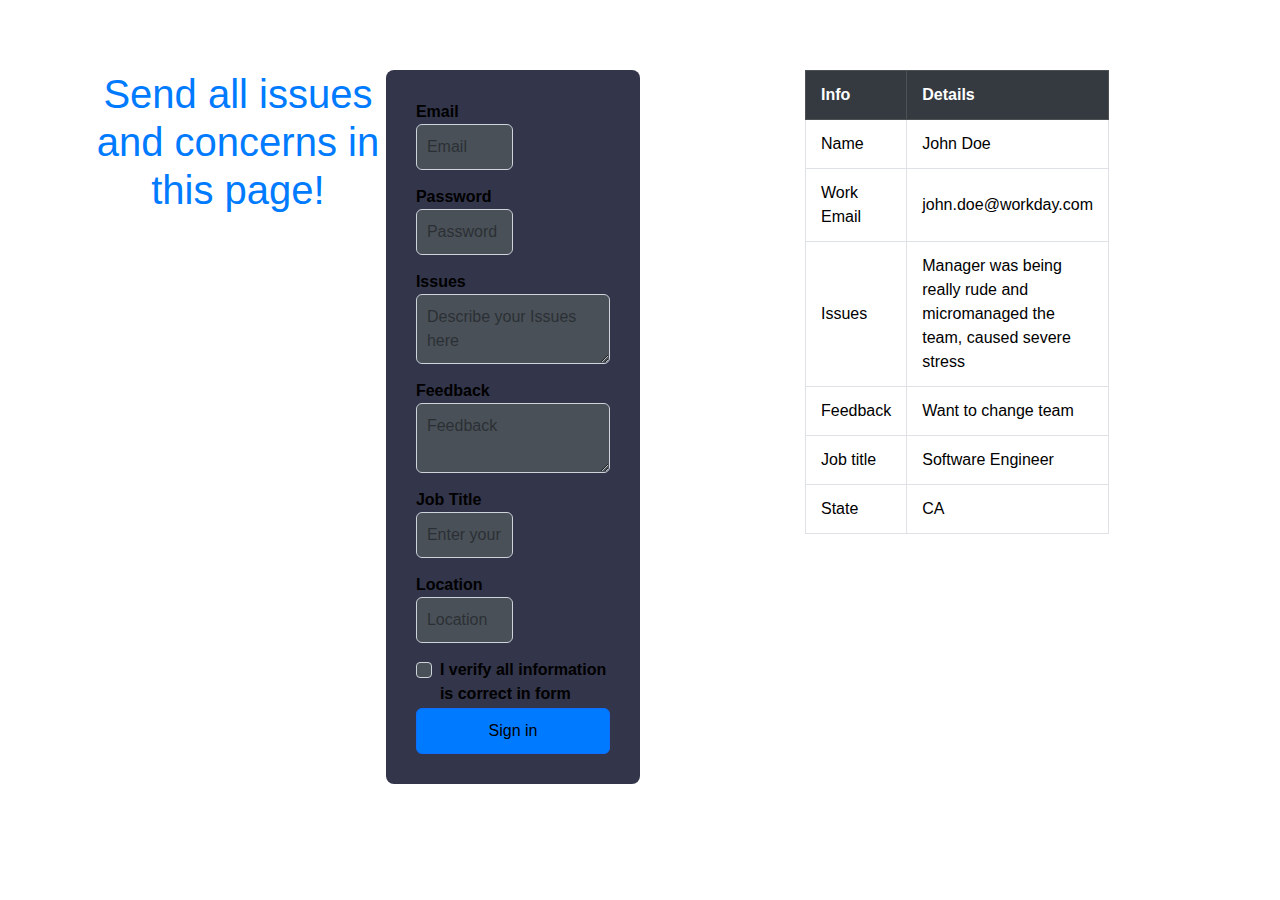
==== Admin.html @ 93b7a8f4 "Added an Admin page where people who work at company can submit issues or feedback to us" ====
<!DOCTYPE html>
<html lang="en">
<head>
    <meta charset="UTF-8">
    <meta name="viewport" content="width=device-width, initial-scale=1.0">
    <link href="https://cdn.jsdelivr.net/npm/bootstrap@5.3.3/dist/css/bootstrap.min.css" rel="stylesheet"
          integrity="sha384-QWTKZyjpPEjISv5WaRU9OFeRpok6YctnYmDr5pNlyT2bRjXh0JMhjY6hW+ALEwIH" crossorigin="anonymous">
    <link rel="stylesheet" href="styles.css"> 
    <title>Contact me Page</title>
</head>
<body>
    <div class="container">
        
        <h1 class="animated-heading text-center">Send all issues and concerns in this page!</h1>
        
        <form class="contact-form"> 
            <div class="form-row">
                <div class="form-group col-md-6">
                    <label for="inputEmail4">Email</label>
                    <input type="email" class="form-control" id="inputEmail4" placeholder="Email">
                </div>
                <div class="form-group col-md-6">
                    <label for="inputPassword4">Password</label>
                    <input type="password" class="form-control" id="inputPassword4" placeholder="Password">
                </div>
            </div>
            <div class="form-group">
                <label for="inputInfo">Issues</label>
                <textarea type="text" class="form-control" id="inputInfo" placeholder="Describe your Issues here"></textarea>
            </div>
            <div class="form-group">
                <label for="Feedback">Feedback</label>
                <textarea type="text" class="form-control" id="Feedback" placeholder="Feedback"></textarea>
            </div>
            <div class="form-group col-md-6">
                <label for="input5">Job Title</label>
                <input type="password" class="form-control" id="input5" placeholder="Enter your Position">
            </div>
            <div class="form-group col-md-6">
                <label for="input6">Location</label>
                <input type="password" class="form-control" id="input6" placeholder="Location">
            </div>
        
            <div class="form-group">
                <div class="form-check">
                    <input class="form-check-input" type="checkbox" id="gridCheck">
                    <label class="form-check-label" for="gridCheck">
                        I verify all information is correct in form
                    </label>
                </div>
            </div>
            <button type="submit" class="btn btn-primary">Sign in</button>
        </form>

        <div class="col-md-6">
            <table class="info-table table table-bordered">
                <thead class="table-dark">
                    <tr>
                        <th>Info</th>
                        <th>Details</th>
                    </tr>
                </thead>
                <tbody>
                    <tr>
                        <td>Name</td>
                        <td>John Doe</td>
                    </tr>
                    <tr>
                        <td> Work Email</td>
                        <td>john.doe@workday.com</td>
                    </tr>
                    <tr>
                        <td>Issues</td>
                        <td>Manager was being really rude and micromanaged the team, caused severe stress</td>
                    </tr>
                    <tr>
                        <td>Feedback</td>
                        <td>Want to change team </td>
                    </tr>
                    <tr>
                        <td>Job title</td>
                        <td>Software Engineer</td>
                    </tr>
                    <tr>
                        <td>State</td>
                        <td>CA</td>
                    </tr>
                </tbody>
            </table>
        </div>
    </div>
</body>
</html>
---- styles.css ----
/* This is Universal Selector I used */
* {
    box-sizing: border-box;
    margin: 0;
    padding: 0;
}

.bg {
    background-color: #0070D1;
}

body {
    font-family: Arial, sans-serif;
}

.container-fluid.backgrounds {
    display: flex;
    align-items: center;
    gap: 20px; /* Adds space between elements */
}

.navbar-brand {
    display: flex;
    align-items: center;
}

#logo {
    height: 60px;
    width: 60px;
    border-radius: 50%;
    margin-left: 10px;
}

/* Used a Typewriter effect here */
.center {
    text-align: center;
    margin: 20px 0;
    overflow: hidden;
    border-right: .15em solid red; /* The typewriter cursor */
    white-space: nowrap;
    margin: 0 auto; /* Gives that scrolling effect as the typing happens */
    letter-spacing: .15em;
    animation:
      typing 3.5s steps(40, end),
      blink-caret .75s step-end infinite; /*Referenced CSS tricks for this animation*/
}

/* The typing effect */
@keyframes typing {
    from { width: 0 }
    to { width: 100% }
}

/* The typewriter cursor effect */
@keyframes blink-caret {
    from, to { border-color: transparent }
    50% { border-color: rgb(0, 0, 0); }
}

/* Super Container */
.super {
    display: flex;
    flex-direction: column;
    align-items: center;
    margin: 20px 0;
}

/* Box Class */
.Box {
    display: flex;
    flex-direction: column; /* Place items side by side */
    align-items: center;
    justify-content: center;
    gap: 20px; /* Add space between elements */
    text-align: center;
}

/* GIF Container */
.gif-container {
    display: flex;
    flex-direction: row;
    justify-content: center;
    gap: 20px;
    margin-top: 20px;
}

.Gifs, .GAMES {
    display: block;
}

.PS5 {
    width: 550px;
    height: 550px;
    margin: 20px 0;
    margin-right: 10px;
}

/* Smaller GIF */
.Gifs {
    width: 100px; /* Adjusted width for a smaller size */
    height: auto;
}

h2 {
    font-size: 28px;
    margin: 0;
}

.Gifs {
    height: 250px;
    width: 350px;
    position: relative;
    top: -1600px; /* This allows gif to move upwards */
    margin-right: 70%;
}
/* Container for Form and Table */
.container {
    display: flex;
    justify-content: space-between; /* Add spacing between form and table */
    
    margin: 50px auto; 
    padding: 20px; /* Add padding around the container */
}

/* Contact Form Styling */
.contact-form  {
    background-color: #33354a; 
    color: #ffffff; 
    padding: 30px; 
    border-radius: 8px; 
    width: 50%; /* Increase width to make form wider */
}

/* Form elements styling */
.contact-form .form-group label {
    font-weight: bold; 
    color: #000000; 
}

.contact-form .form-control {
    background-color: #495057; 
    color: #0c0b0b; 
    border: 1px solid #ced4da; 
    
    margin-bottom: 15px; /* Space below inputs */
    padding: 10px; 
}

/* Form button styling */
.contact-form button {
    background-color: #007bff; 
    padding: 10px 20px; 
   
    color: #000000; 
    width: 100%; /* Make button full width */
}



/* Checkbox styling */
.form-check-input {
    background-color: #495057; 
    border-color: #ced4da; 
}


/* Card Styling */
.card {
    border: 3px solid blue;
    background-color: #f0f8ff; 
    height: 450px;
    margin-bottom: 30px;
}

.card-imgs {
    width: 100%;
    height: auto;
}

.card-img-top {
    height: 300px;
    object-fit: cover;
}

/* Carousel */
.carousel-inner {
    background-color: #0070D1;
    padding: 30px;
    min-height: 500px;
}

.carousel-control-next,
.carousel-control-prev {
    filter: invert(1%);
}

/* PS5 Image and Game Section */
#PS5 {
    width: 50%;
    height: 450px;
    margin-top: 40px; /* add a bit of space between the 2 images */
}

#PS5G {
    width: 100%;
    height: 1100px;
    margin-top: 90px;
}

/* Game Container */
.GAMES {
    width: 90%;
    margin-left: 100px;
}

/* Animation for Heading */
.animated-heading {
    font-size: 2.5rem;
    color: #007bff; 
    animation: slideIn 2s ease-out; /* Apply slide-in animation */
    margin-bottom: 30px; /* Space below the heading */
}

/* Slide-in Animation referenced stackoverflow*/
@keyframes slideIn {
    0% {
        transform: translateY(-50px);
        opacity: 0;
    }
    100% {
        transform: translateY(0);
        opacity: 1;
    }
}

/* Table Styling */
.info-table {
    background-color: #ffffff; 
    
    overflow: hidden; /* To keep borders consistent */
    margin-left:30%; /*Make Table have gap between contact form */
    width: 50%; /* Set table width */
}

.info-table th,
.info-table td {
    padding: 12px 15px; /* Padding inside table cells */
    text-align: left; 
    vertical-align: middle; /* Vertically center the content */
}

.info-table th {
    background-color: #343a40; 
    color: #ffffff; 
}


.bg-light {
    background-color: #f8f9fa !important; 
    color: #333 !important; 
}

/* Media Query for Small Screens */
@media (max-width: 768px) {
    .container {
        max-width: 90%; /* Increase width on small screens */
        flex-direction: column; 
        padding: 10px; 
    }
    .animated-heading {
        font-size: 1.8rem; 
    }
    .contact-form,
    .info-table {
        width: 100%; 
        margin-bottom: 15px; /* Reduce space below elements */
    }
    .gif-container {
        flex-direction: column;
        align-items: center;
        background-color: #f8bbd0; 
    }
    .Gifs, .GAMES {
        width: 50%;
        margin-top: -650px;
        max-width: 400px;
        height: auto;
    }
}
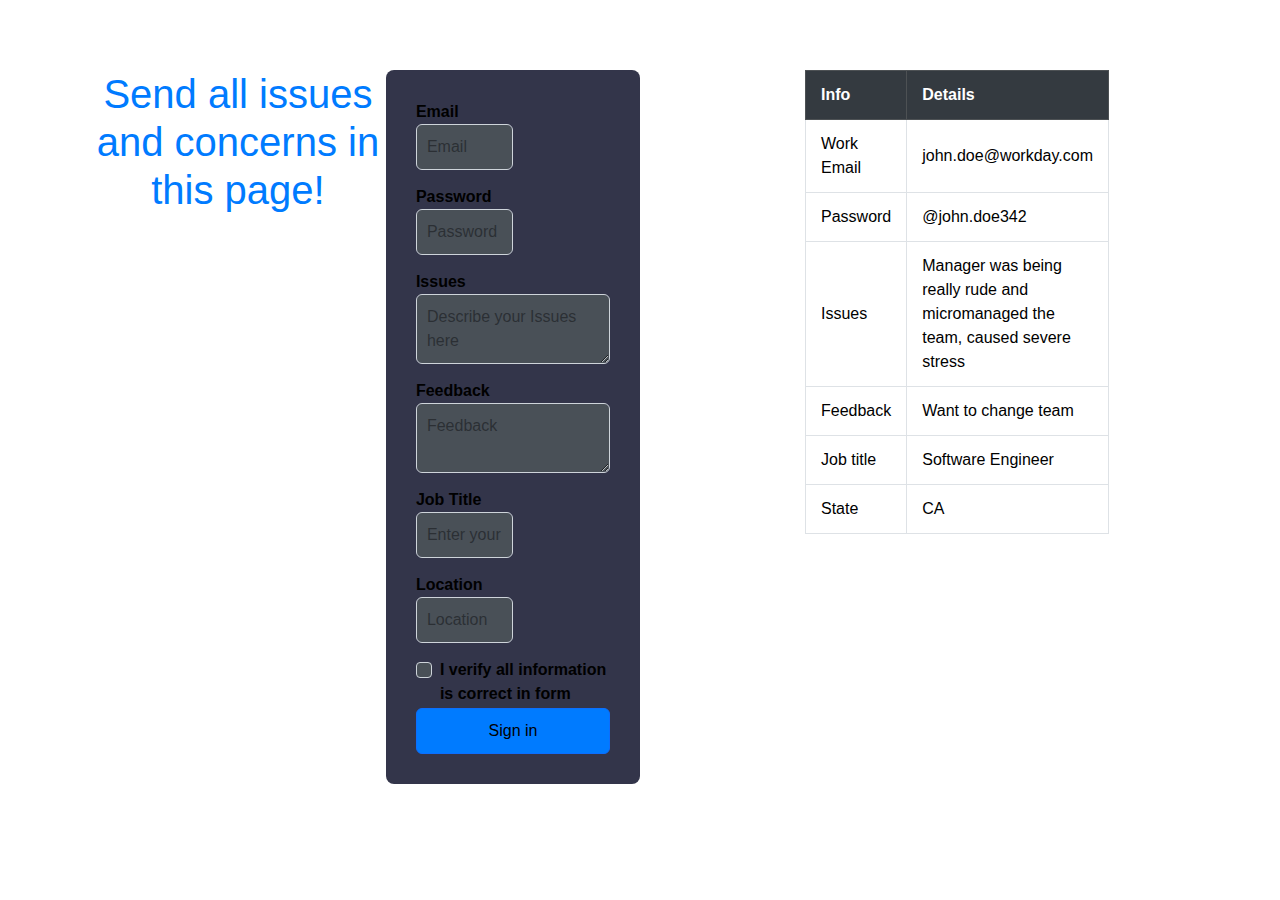
==== commit 95fdf8de: "Updated page again" ====
--- a/Admin.html
+++ b/Admin.html
@@ -6,7 +6,7 @@
     <link href="https://cdn.jsdelivr.net/npm/bootstrap@5.3.3/dist/css/bootstrap.min.css" rel="stylesheet"
           integrity="sha384-QWTKZyjpPEjISv5WaRU9OFeRpok6YctnYmDr5pNlyT2bRjXh0JMhjY6hW+ALEwIH" crossorigin="anonymous">
     <link rel="stylesheet" href="styles.css"> 
-    <title>Contact me Page</title>
+    <title>Contact Page!</title>
 </head>
 <body>
     <div class="container">
@@ -62,12 +62,12 @@
                 </thead>
                 <tbody>
                     <tr>
-                        <td>Name</td>
-                        <td>John Doe</td>
+                        <td> Work Email</td>
+                        <td>john.doe@workday.com</td>
                     </tr>
                     <tr>
-                        <td> Work Email</td>
-                        <td>john.doe@workday.com</td>
+                        <td> Password</td>
+                        <td>@john.doe342</td>
                     </tr>
                     <tr>
                         <td>Issues</td>
